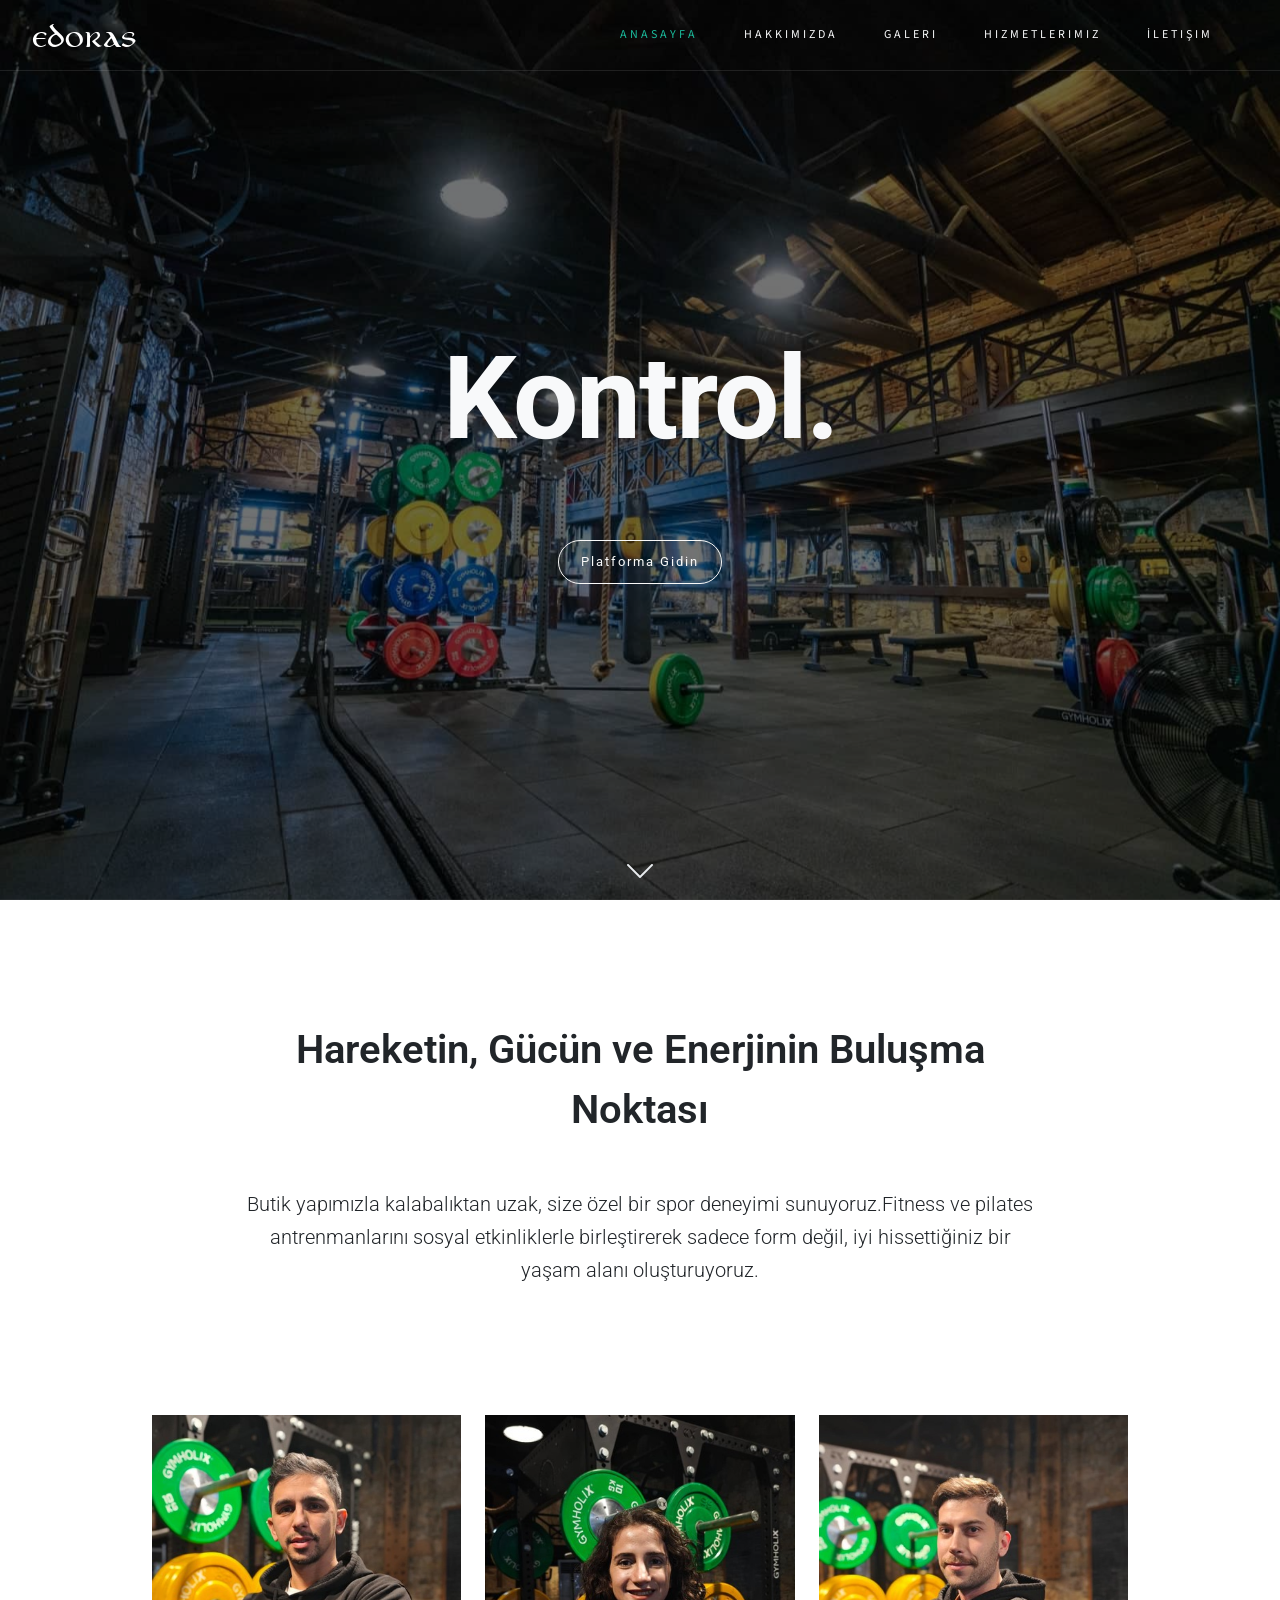
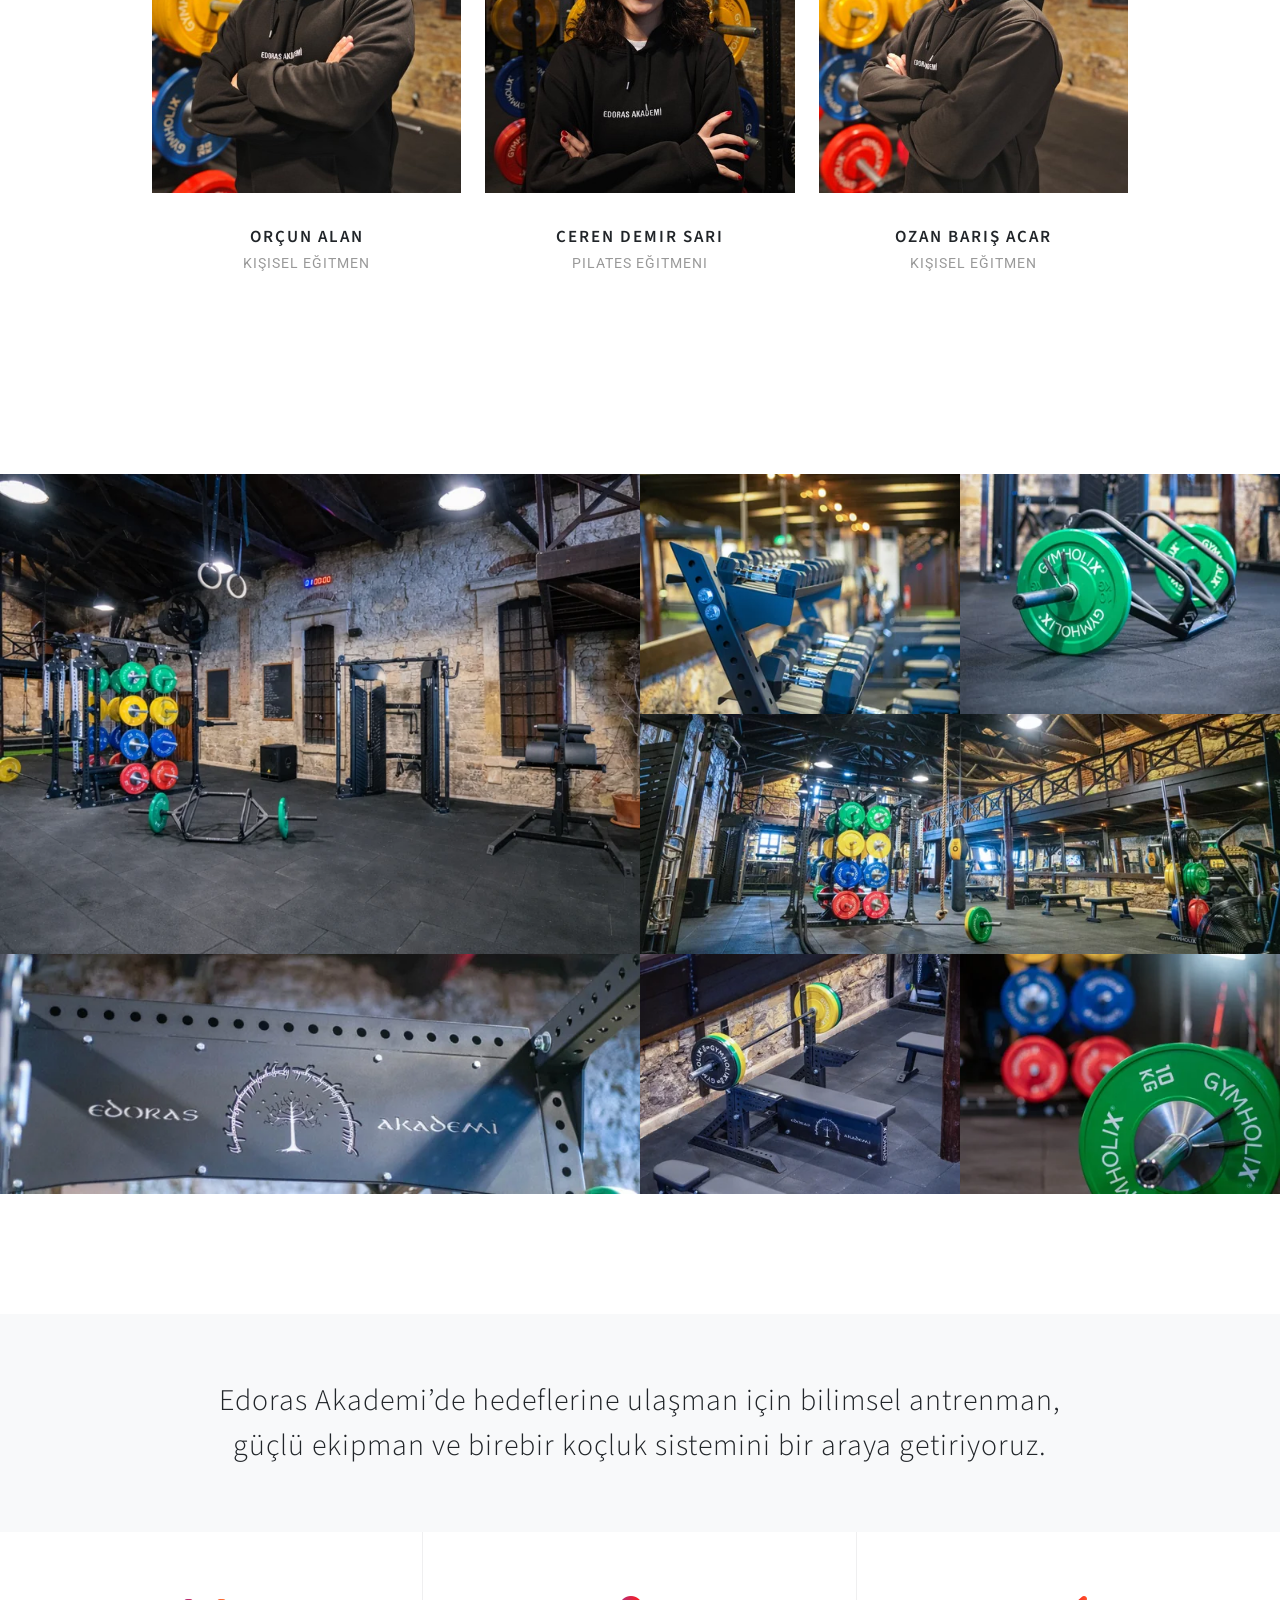
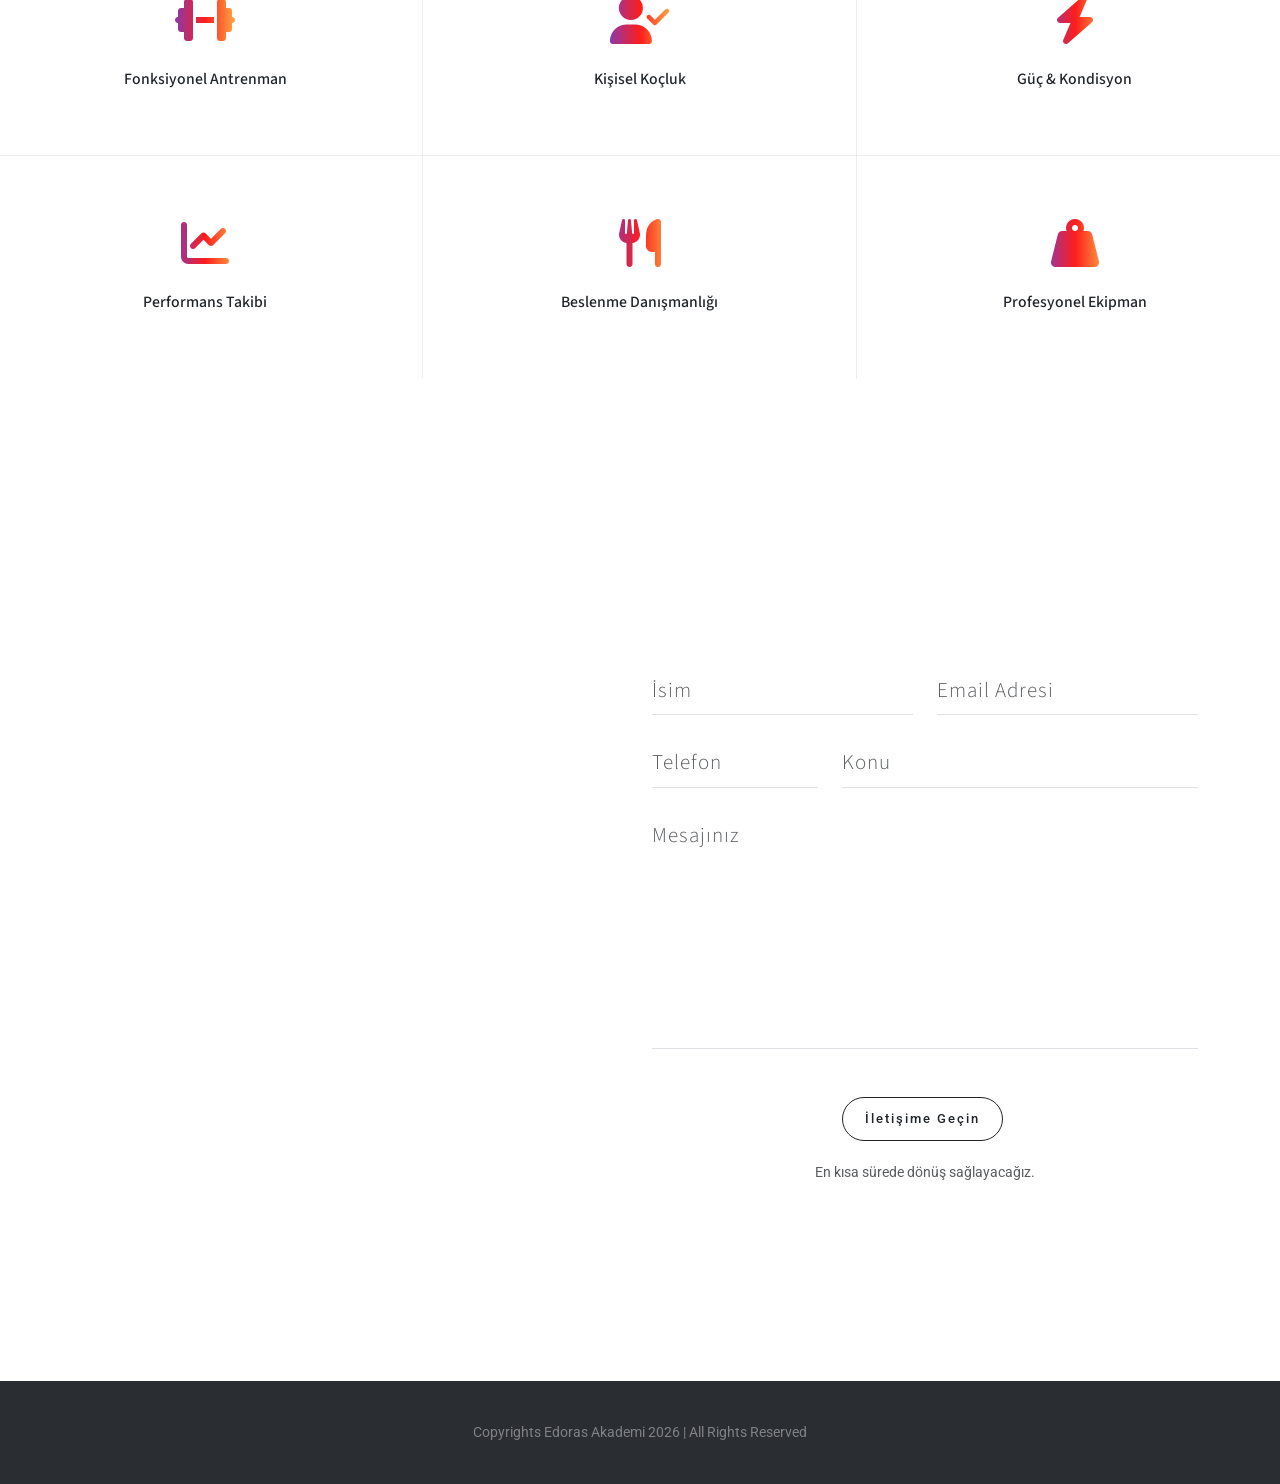
==== index.html @ dd656f0a "site dosyaları yükleme" ====
<!DOCTYPE html>
<html dir="ltr" lang="en-US">
<head>

	<meta http-equiv="content-type" content="text/html; charset=utf-8">
	<meta http-equiv="x-ua-compatible" content="IE=edge">
	<meta name="author" content="Edoras Akademi">
	<meta name="description" content="Hareketin, Gücün ve Enerjinin Buluşma Noktası">
	<!-- Favicon -->
	<link rel="icon" type="image/png" sizes="16x16" href="/images/edoras_favicon.png">


	<!-- Font Imports -->
	<link rel="preconnect" href="https://fonts.googleapis.com">
	<link rel="preconnect" href="https://fonts.gstatic.com" crossorigin>
	<link href="https://fonts.googleapis.com/css2?family=Roboto:wght@300;400;500;700&family=Source+Sans+Pro:wght@300;400;600;700&display=swap" rel="stylesheet">

	<!-- Core Style -->
	<link rel="stylesheet" href="css/style.css">

	<!-- Font Icons -->
	<link rel="stylesheet" href="css/font-icons.css">
	<link rel="stylesheet" href="css/et-line.css">
	<link rel="stylesheet" href="https://cdn.jsdelivr.net/npm/bootstrap-icons@1.11.3/font/bootstrap-icons.min.css">


	<!-- Font Awesome (GERÇEK GYM ICONLARI) -->
	<link rel="stylesheet" href="https://cdnjs.cloudflare.com/ajax/libs/font-awesome/6.5.0/css/all.min.css">

	<!-- One Page Module Specific Stylesheet -->
	<link rel="stylesheet" href="css/onepage.css">

	<!-- Custom CSS -->
	<link rel="stylesheet" href="css/custom.css">
	<meta name="viewport" content="width=device-width, initial-scale=1">

	<title>Edoras Akademi</title>

</head>

<body class="stretched side-push-panel">

	<div id="wrapper">

		<header id="header" class="full-header transparent-header border-full-header dark header-size-custom" data-sticky-shrink="false" data-sticky-class="not-dark" data-sticky-offset="full" data-sticky-offset-negative="auto">
			<div id="header-wrap">
				<div class="container">
					<div class="header-row">

						<div id="logo">
							<a href="index.html">
								<img class="logo-default" srcset="images/edoras.png, images/edoras@2x.png 2x" src="images/edoras@2x.png" alt="Canvas Logo">
								<img class="logo-dark" srcset="images/edoras-dark.png, images/edoras-dark@2x.png 2x" src="images/edoras-dark@2x.png" alt="Canvas Logo">
							</a>
						</div>

						<div class="header-misc"></div>

						<div class="primary-menu-trigger">
							<button class="cnvs-hamburger" type="button" title="Open Mobile Menu">
								<span class="cnvs-hamburger-box"><span class="cnvs-hamburger-inner"></span></span>
							</button>
						</div>

						<nav class="primary-menu">
							<ul class="one-page-menu menu-container" data-easing="easeInOutExpo" data-speed="1250" data-offset="65">
								<li class="menu-item">
									<a href="#" class="menu-link" data-href="#wrapper"><div>Anasayfa</div></a>
								</li>
								<li class="menu-item">
									<a href="#hakkimizda" class="menu-link" data-href="#hakkimizda"><div>Hakkımızda</div></a>

								</li>
								<li class="menu-item">
									<a href="#galeri" class="menu-link" data-href="#galeri"><div>Galeri</div></a>

								</li>
								<li class="menu-item">
									<a href="#hizmetlerimiz" class="menu-link" data-href="#hizmetlerimiz"><div>Hizmetlerimiz</div></a>

								</li>
								<li class="menu-item">
									<a href="#iletisim" class="menu-link" data-href="#iletisim"><div>İletişim</div></a>

								</li>
							</ul>
						</nav>

					</div>
				</div>
			</div>
			<div class="header-wrap-clone"></div>
		</header>

		<section id="slider" class="slider-element slider-parallax dark min-vh-100 include-header">

			<div class="slider-inner" style="background-image: url('images/slider/main_salon.jpg'); background-size: cover; background-position: center center;">

				<div class="vertical-middle slider-element-fade">
					<div class="container text-center py-5">
						<div class="emphasis-title">
							<h1>
								<span class="text-rotater nocolor" data-separator="|" data-rotate="fadeIn" data-speed="2000">
									<span class="t-rotate fw-bold font-body opm-large-word">Performans.|Kontrol.|Hareket.|Ritim.|Denge.</span>
								</span>
							</h1>
						</div>
						    <a href="https://kocluk.edorasakademi.com"
                            class="button button-border button-light button-circle"
                            target="_blank" rel="noopener">
                            Platforma Gidin
                            </a>
			    </div>
				</div>

				<div class="video-wrap">
					<div class="video-overlay" style="background-color: rgba(0,0,0,0.55);"></div>
				</div>

				<a href="#" data-scrollto="#hakkimizda" data-easing="easeInOutExpo" data-speed="1250" data-offset="65" class="one-page-arrow dark"><i class="bi-chevron-down infinite animated fadeInDown"></i>

</a>

			</div>
		</section>

		<section id="content">
			<div class="content-wrap py-0">

				<div id="hakkimizda" class="text-center page-section">
					<div class="container">

						<h2 class="mx-auto mb-5 font-body" style="max-width: 700px; font-size: 40px;">Hareketin, Gücün ve Enerjinin Buluşma Noktası</h2>

						<p class="lead mx-auto mb-5" style="max-width: 800px;">Butik yapımızla kalabalıktan uzak, size özel bir spor deneyimi sunuyoruz.Fitness ve pilates antrenmanlarını sosyal etkinliklerle birleştirerek sadece form değil, iyi hissettiğiniz bir yaşam alanı oluşturuyoruz.</p>

						<div class="clear"></div>

						<div class="row mt-6 mx-auto" style="max-width: 1000px;">

							<div class="col-md-4 mb-5">
								<div class="team">
									<div class="team-image">
										<img src="images/team/orcun_alan.jpg" alt="John Doe">
									</div>
									<div class="team-desc team-desc-bg">
										<div class="team-title"><h4>Orçun Alan</h4><span>Kişisel Eğitmen</span></div>
									</div>
								</div>
							</div>

							<div class="col-md-4 mb-5">
								<div class="team">
									<div class="team-image">
										<img src="images/team/ceren_demir.jpg" alt="Josh Clark">
									</div>
									<div class="team-desc team-desc-bg">
										<div class="team-title"><h4>Ceren Demir Sarı</h4><span>Pilates Eğitmeni</span></div>
									</div>
								</div>
							</div>

							<div class="col-md-4 mb-5">
								<div class="team">
									<div class="team-image">
										<img src="images/team/ozan_acar.jpg" alt="Mary Jane">
									</div>
									<div class="team-desc team-desc-bg">
										<div class="team-title"><h4>Ozan Barış Acar</h4><span>Kişisel Eğitmen</span></div>
									</div>
								</div>
							</div>

						</div>

					</div>
				</div>

				<div id="galeri" class="page-section pt-0">

					<div class="portfolio grid-container row g-0">

						<article class="portfolio-item col-lg-6 col-md-4 col-sm-6 col-12 wide">
							<div class="grid-inner">
								<div class="portfolio-image">
									<img src="images/salon/salon_1.webp">
								</div>
							</div>
						</article>

						<article class="portfolio-item col-lg-3 col-md-4 col-sm-6 col-12">
							<div class="grid-inner">
								<div class="portfolio-image">
									<img src="images/salon/salon_2.webp">
								</div>
							</div>
						</article>

						<article class="portfolio-item col-lg-3 col-md-4 col-sm-6 col-12">
							<div class="grid-inner">
								<div class="portfolio-image">
									<img src="images/salon/salon_3.webp">
								</div>
							</div>
						</article>

						<article class="portfolio-item col-lg-6 col-md-4 col-sm-6 col-12 wide">
							<div class="grid-inner">
								<div class="portfolio-image">
									<img src="images/salon/salon_4.webp">
								</div>
							</div>
						</article>

						<article class="portfolio-item col-lg-6 col-md-4 col-sm-6 col-12 wide">
							<div class="grid-inner">
								<div class="portfolio-image">
									<img src="images/salon/salon_5.webp">
								</div>
							</div>
						</article>

						<article class="portfolio-item col-lg-3 col-md-4 col-sm-6 col-12">
							<div class="grid-inner">
								<div class="portfolio-image">
									<img src="images/salon/salon_6.webp">
								</div>
							</div>
						</article>

						<article class="portfolio-item col-lg-3 col-md-4 col-sm-6 col-12">
							<div class="grid-inner">
								<div class="portfolio-image">
									<img src="images/salon/salon_7.webp">
								</div>
							</div>
						</article>

					</div>

				</div>

				<div id="hizmetlerimiz" class="page-section pt-0">

					<div class="section m-0">
						<div class="container">
							<div class="mx-auto text-center" style="max-width: 900px;">
								<h2 class="mb-0 fw-light ls-1">
									Edoras Akademi’de hedeflerine ulaşman için bilimsel antrenman, güçlü ekipman
									ve birebir koçluk sistemini bir araya getiriyoruz.
								</h2>
							</div>
						</div>
					</div>

					<div class="row align-items-stretch">
						<div class="col-lg-12">
							<div class="row align-items-stretch grid-border">

								<div class="col-lg-4 col-md-6 col-padding">
									<div class="feature-box fbox-center fbox-dark fbox-plain">
										<div class="fbox-icon">
											<i class="fa-solid fa-dumbbell op-gradient-icon"></i>
										</div>
										<div class="fbox-content fbox-content-sm">
											<h3>Fonksiyonel Antrenman</h3>
										</div>
									</div>
								</div>

								<div class="col-lg-4 col-md-6 col-padding">
									<div class="feature-box fbox-center fbox-dark fbox-plain">
										<div class="fbox-icon">
											<i class="fa-solid fa-user-check op-gradient-icon"></i>
										</div>
										<div class="fbox-content fbox-content-sm">
											<h3>Kişisel Koçluk</h3>
										</div>
									</div>
								</div>

								<div class="col-lg-4 col-md-6 col-padding">
									<div class="feature-box fbox-center fbox-dark fbox-plain">
										<div class="fbox-icon">
											<i class="fa-solid fa-bolt op-gradient-icon"></i>
										</div>
										<div class="fbox-content fbox-content-sm">
											<h3>Güç & Kondisyon</h3>
										</div>
									</div>
								</div>

								<div class="col-lg-4 col-md-6 col-padding">
									<div class="feature-box fbox-center fbox-dark fbox-plain">
										<div class="fbox-icon">
											<i class="fa-solid fa-chart-line op-gradient-icon"></i>
										</div>
										<div class="fbox-content fbox-content-sm">
											<h3>Performans Takibi</h3>
										</div>
									</div>
								</div>

								<div class="col-lg-4 col-md-6 col-padding">
									<div class="feature-box fbox-center fbox-dark fbox-plain">
										<div class="fbox-icon">
											<i class="fa-solid fa-utensils op-gradient-icon"></i>
										</div>
										<div class="fbox-content fbox-content-sm">
											<h3>Beslenme Danışmanlığı</h3>
										</div>
									</div>
								</div>

								<div class="col-lg-4 col-md-6 col-padding">
									<div class="feature-box fbox-center fbox-dark fbox-plain">
										<div class="fbox-icon">
											<i class="fa-solid fa-weight-hanging op-gradient-icon"></i>
										</div>
										<div class="fbox-content fbox-content-sm">
											<h3>Profesyonel Ekipman</h3>
										</div>
									</div>
								</div>

							</div>
						</div>

					</div>
				</div>
				<div id="iletisim" class="page-section">
					<div class="container my-5">
						<div class="row g-4 align-items-stretch">

							<!-- Harita -->
							<div class="col-lg-6">
								<div class="h-100" style="min-height: 520px; border-radius: 12px; overflow: hidden;">
									<iframe
										src="https://www.google.com/maps/embed?pb=!1m18!1m12!1m3!1d12317.813015142652!2d26.92636675!3d39.481678800000005!2m3!1f0!2f0!3f0!3m2!1i1024!2i768!4f13.1!3m3!1m2!1s0x14b0bb50806de2ad%3A0xf748cc3edc77f909!2sEdoras%20Akademi!5e0!3m2!1str!2str!4v1768423630849!5m2!1str!2str"
										width="100%"
										height="100%"
										style="border:0; min-height: 520px;"
										allowfullscreen
										loading="lazy"
										referrerpolicy="no-referrer-when-downgrade">
									</iframe>
								</div>
							</div>

							<!-- Form -->
							<div class="col-lg-6">
								<div class="h-100">
									<div class="form-widget">

										<div class="form-result"></div>

										<form class="row mb-0" id="template-contactform" name="template-contactform" action="include/form.php" method="post">

											<div class="form-process">
												<div class="css3-spinner">
													<div class="css3-spinner-scale-ripple">
														<div></div><div></div><div></div>
													</div>
												</div>
											</div>

											<div class="col-md-6 mb-4">
												<input type="text" id="template-contactform-name" name="template-contactform-name" value="" class="form-control border-form-control required" placeholder="İsim">
											</div>
											<div class="col-md-6 mb-4">
												<input type="email" id="template-contactform-email" name="template-contactform-email" value="" class="required email form-control border-form-control" placeholder="Email Adresi">
											</div>

											<div class="w-100"></div>

											<div class="col-md-4 mb-4">
												<input type="text" id="template-contactform-phone" name="template-contactform-phone" value="" class="form-control border-form-control" placeholder="Telefon">
											</div>

											<div class="col-md-8 mb-4">
												<input type="text" id="template-contactform-subject" name="subject" value="" class="required form-control border-form-control" placeholder="Konu">
											</div>

											<div class="w-100"></div>

											<div class="col-12 mb-4">
												<textarea class="required form-control border-form-control" id="template-contactform-message" name="template-contactform-message" rows="7" cols="30" placeholder="Mesajınız"></textarea>
											</div>

											<div class="col-12 text-center mb-4">
												<button class="button button-border button-circle fw-medium ms-0 mt-4" type="submit" id="template-contactform-submit" name="template-contactform-submit" value="submit">İletişime Geçin</button>
												<br>
												<small class="d-block mt-3 text-muted">En kısa sürede dönüş sağlayacağız.</small>
											</div>

											<div class="w-100"></div>

											<div class="col-12 d-none">
												<input type="text" id="template-contactform-botcheck" name="template-contactform-botcheck" value="" class="form-control">
											</div>

											<input type="hidden" name="prefix" value="template-contactform-">

										</form>

									</div>
								</div>
							</div>

						</div>
					</div>
				</div>
			</div>
		</section>

		<footer id="footer" class="dark border-0">
			<div id="copyrights">
				<div class="container text-center">
					Copyrights Edoras Akademi 2026 | All Rights Reserved
				</div>
			</div>
		</footer>

	</div>

	<div id="gotoTop" class="uil uil-angle-up"></div>

	<script src="js/plugins.min.js"></script>
	<script src="js/functions.bundle.js"></script>

</body>
</html>
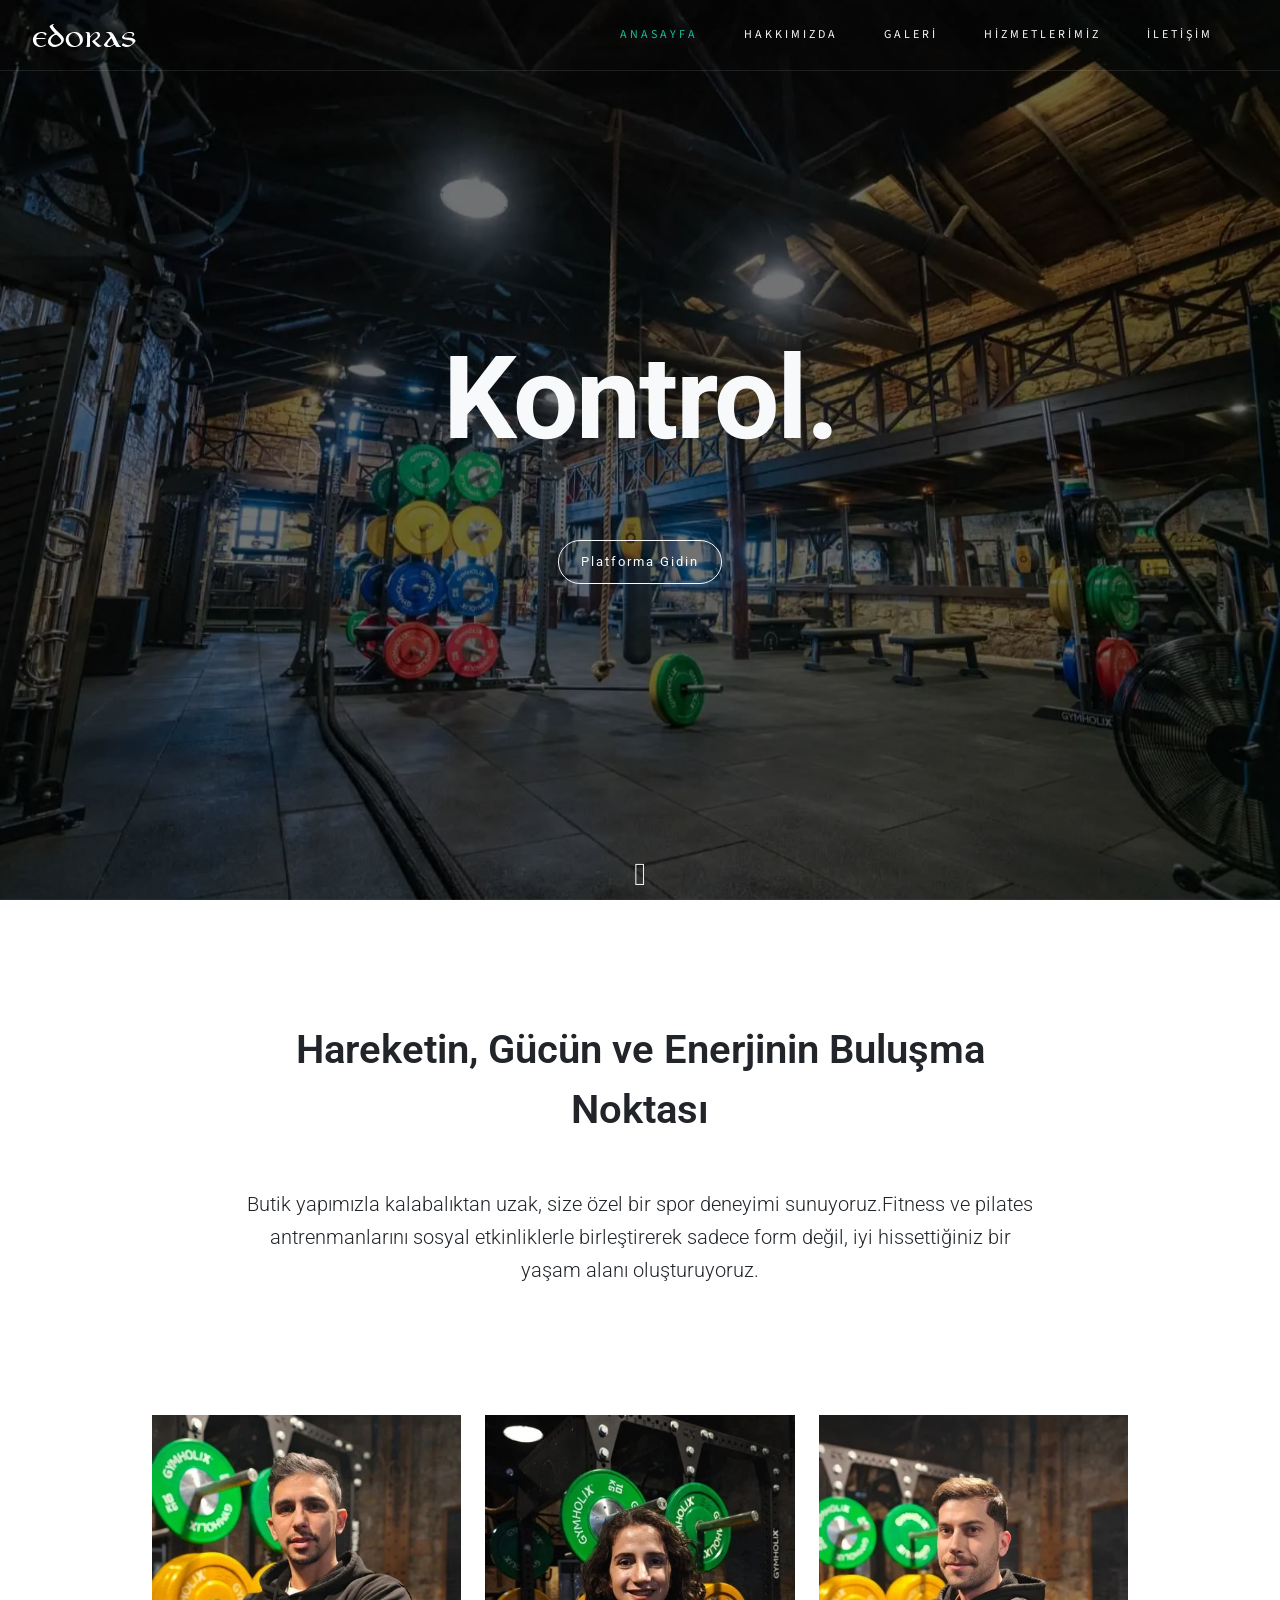
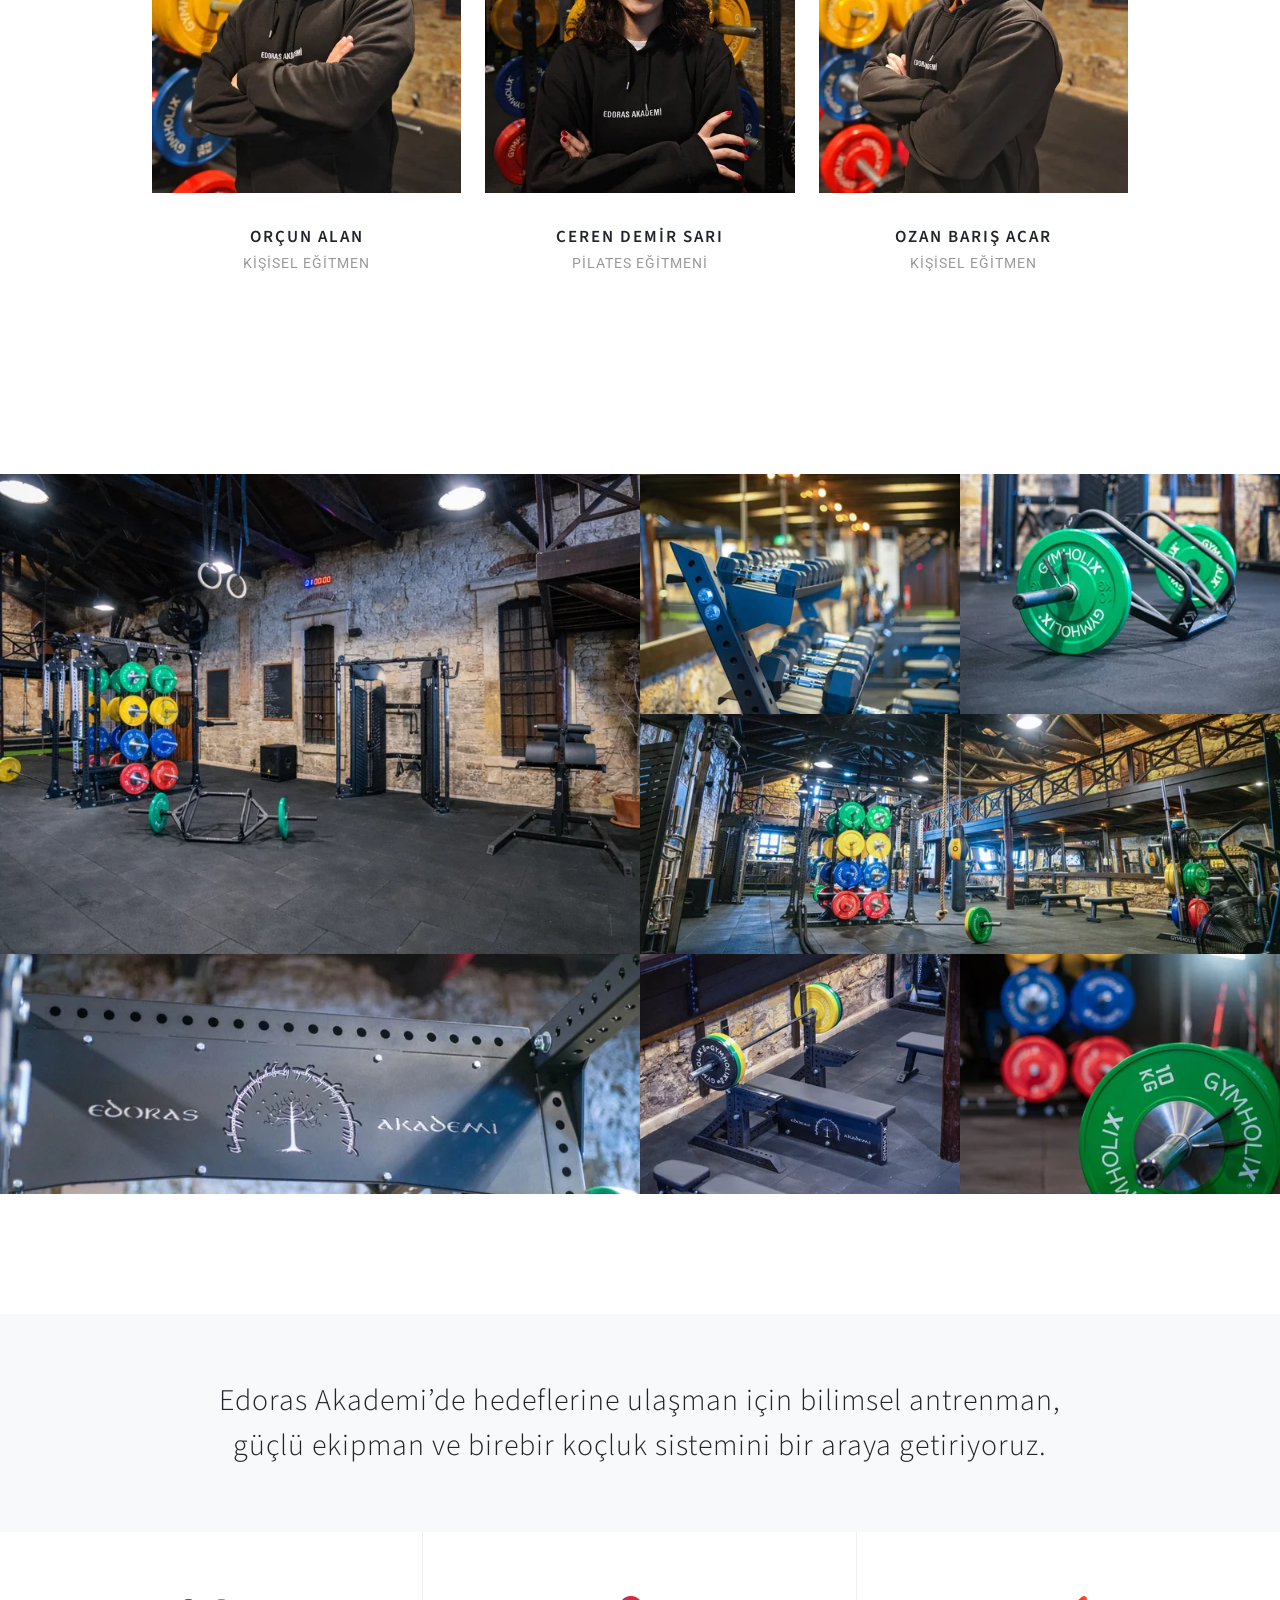
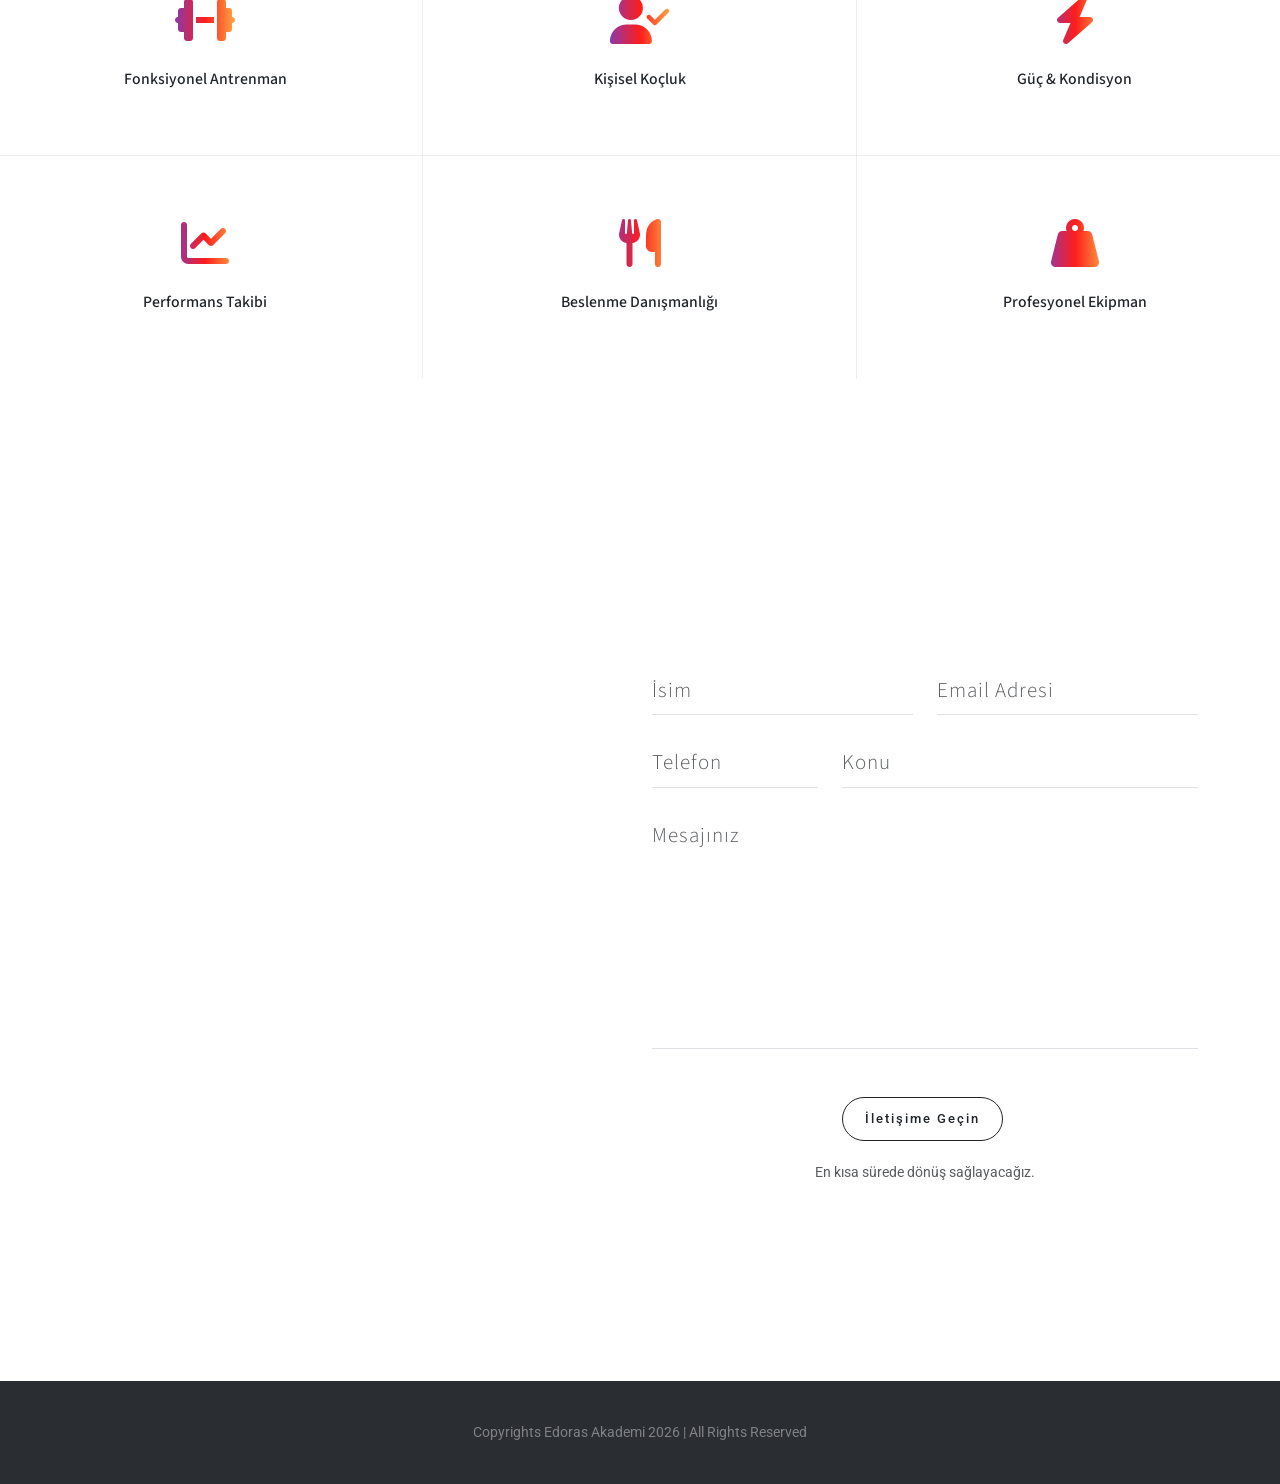
==== commit 3307fbbc: "perf: template temizliği, görsel optimizasyon ve CDN duplikasyonunu gider Kapsamlı bakım: kullanılma" ====
--- a/index.html
+++ b/index.html
@@ -1,14 +1,20 @@
 <!DOCTYPE html>
-<html dir="ltr" lang="en-US">
+<html dir="ltr" lang="tr">
 <head>
 
-	<meta http-equiv="content-type" content="text/html; charset=utf-8">
+	<meta charset="utf-8">
 	<meta http-equiv="x-ua-compatible" content="IE=edge">
+	<meta name="viewport" content="width=device-width, initial-scale=1">
 	<meta name="author" content="Edoras Akademi">
 	<meta name="description" content="Hareketin, Gücün ve Enerjinin Buluşma Noktası">
+
+	<title>Edoras Akademi</title>
+
 	<!-- Favicon -->
 	<link rel="icon" type="image/png" sizes="16x16" href="/images/edoras_favicon.png">
 
+	<!-- Preload hero image -->
+	<link rel="preload" as="image" href="images/slider/main_salon.webp">
 
 	<!-- Font Imports -->
 	<link rel="preconnect" href="https://fonts.googleapis.com">
@@ -18,23 +24,15 @@
 	<!-- Core Style -->
 	<link rel="stylesheet" href="css/style.css">
 
-	<!-- Font Icons -->
+	<!-- Font Icons (Font Awesome, Bootstrap Icons, Unicons — served locally) -->
 	<link rel="stylesheet" href="css/font-icons.css">
 	<link rel="stylesheet" href="css/et-line.css">
-	<link rel="stylesheet" href="https://cdn.jsdelivr.net/npm/bootstrap-icons@1.11.3/font/bootstrap-icons.min.css">
-
-
-	<!-- Font Awesome (GERÇEK GYM ICONLARI) -->
-	<link rel="stylesheet" href="https://cdnjs.cloudflare.com/ajax/libs/font-awesome/6.5.0/css/all.min.css">
 
 	<!-- One Page Module Specific Stylesheet -->
 	<link rel="stylesheet" href="css/onepage.css">
 
 	<!-- Custom CSS -->
 	<link rel="stylesheet" href="css/custom.css">
-	<meta name="viewport" content="width=device-width, initial-scale=1">
-
-	<title>Edoras Akademi</title>
 
 </head>
 
@@ -94,7 +92,7 @@
 
 		<section id="slider" class="slider-element slider-parallax dark min-vh-100 include-header">
 
-			<div class="slider-inner" style="background-image: url('images/slider/main_salon.jpg'); background-size: cover; background-position: center center;">
+			<div class="slider-inner" style="background-image: url('images/slider/main_salon.webp'); background-size: cover; background-position: center center;">
 
 				<div class="vertical-middle slider-element-fade">
 					<div class="container text-center py-5">
@@ -141,7 +139,7 @@
 							<div class="col-md-4 mb-5">
 								<div class="team">
 									<div class="team-image">
-										<img src="images/team/orcun_alan.jpg" alt="John Doe">
+										<img src="images/team/orcun_alan.webp" alt="Orçun Alan" loading="lazy">
 									</div>
 									<div class="team-desc team-desc-bg">
 										<div class="team-title"><h4>Orçun Alan</h4><span>Kişisel Eğitmen</span></div>
@@ -152,7 +150,7 @@
 							<div class="col-md-4 mb-5">
 								<div class="team">
 									<div class="team-image">
-										<img src="images/team/ceren_demir.jpg" alt="Josh Clark">
+										<img src="images/team/ceren_demir.webp" alt="Ceren Demir Sarı" loading="lazy">
 									</div>
 									<div class="team-desc team-desc-bg">
 										<div class="team-title"><h4>Ceren Demir Sarı</h4><span>Pilates Eğitmeni</span></div>
@@ -163,7 +161,7 @@
 							<div class="col-md-4 mb-5">
 								<div class="team">
 									<div class="team-image">
-										<img src="images/team/ozan_acar.jpg" alt="Mary Jane">
+										<img src="images/team/ozan_acar.webp" alt="Ozan Barış Acar" loading="lazy">
 									</div>
 									<div class="team-desc team-desc-bg">
 										<div class="team-title"><h4>Ozan Barış Acar</h4><span>Kişisel Eğitmen</span></div>
@@ -183,7 +181,7 @@
 						<article class="portfolio-item col-lg-6 col-md-4 col-sm-6 col-12 wide">
 							<div class="grid-inner">
 								<div class="portfolio-image">
-									<img src="images/salon/salon_1.webp">
+									<img src="images/salon/salon_1.webp" alt="Edoras Akademi Salon" loading="lazy">
 								</div>
 							</div>
 						</article>
@@ -191,7 +189,7 @@
 						<article class="portfolio-item col-lg-3 col-md-4 col-sm-6 col-12">
 							<div class="grid-inner">
 								<div class="portfolio-image">
-									<img src="images/salon/salon_2.webp">
+									<img src="images/salon/salon_2.webp" alt="Edoras Akademi Salon" loading="lazy">
 								</div>
 							</div>
 						</article>
@@ -199,7 +197,7 @@
 						<article class="portfolio-item col-lg-3 col-md-4 col-sm-6 col-12">
 							<div class="grid-inner">
 								<div class="portfolio-image">
-									<img src="images/salon/salon_3.webp">
+									<img src="images/salon/salon_3.webp" alt="Edoras Akademi Salon" loading="lazy">
 								</div>
 							</div>
 						</article>
@@ -207,7 +205,7 @@
 						<article class="portfolio-item col-lg-6 col-md-4 col-sm-6 col-12 wide">
 							<div class="grid-inner">
 								<div class="portfolio-image">
-									<img src="images/salon/salon_4.webp">
+									<img src="images/salon/salon_4.webp" alt="Edoras Akademi Salon" loading="lazy">
 								</div>
 							</div>
 						</article>
@@ -215,7 +213,7 @@
 						<article class="portfolio-item col-lg-6 col-md-4 col-sm-6 col-12 wide">
 							<div class="grid-inner">
 								<div class="portfolio-image">
-									<img src="images/salon/salon_5.webp">
+									<img src="images/salon/salon_5.webp" alt="Edoras Akademi Salon" loading="lazy">
 								</div>
 							</div>
 						</article>
@@ -223,7 +221,7 @@
 						<article class="portfolio-item col-lg-3 col-md-4 col-sm-6 col-12">
 							<div class="grid-inner">
 								<div class="portfolio-image">
-									<img src="images/salon/salon_6.webp">
+									<img src="images/salon/salon_6.webp" alt="Edoras Akademi Salon" loading="lazy">
 								</div>
 							</div>
 						</article>
@@ -231,7 +229,7 @@
 						<article class="portfolio-item col-lg-3 col-md-4 col-sm-6 col-12">
 							<div class="grid-inner">
 								<div class="portfolio-image">
-									<img src="images/salon/salon_7.webp">
+									<img src="images/salon/salon_7.webp" alt="Edoras Akademi Salon" loading="lazy">
 								</div>
 							</div>
 						</article>
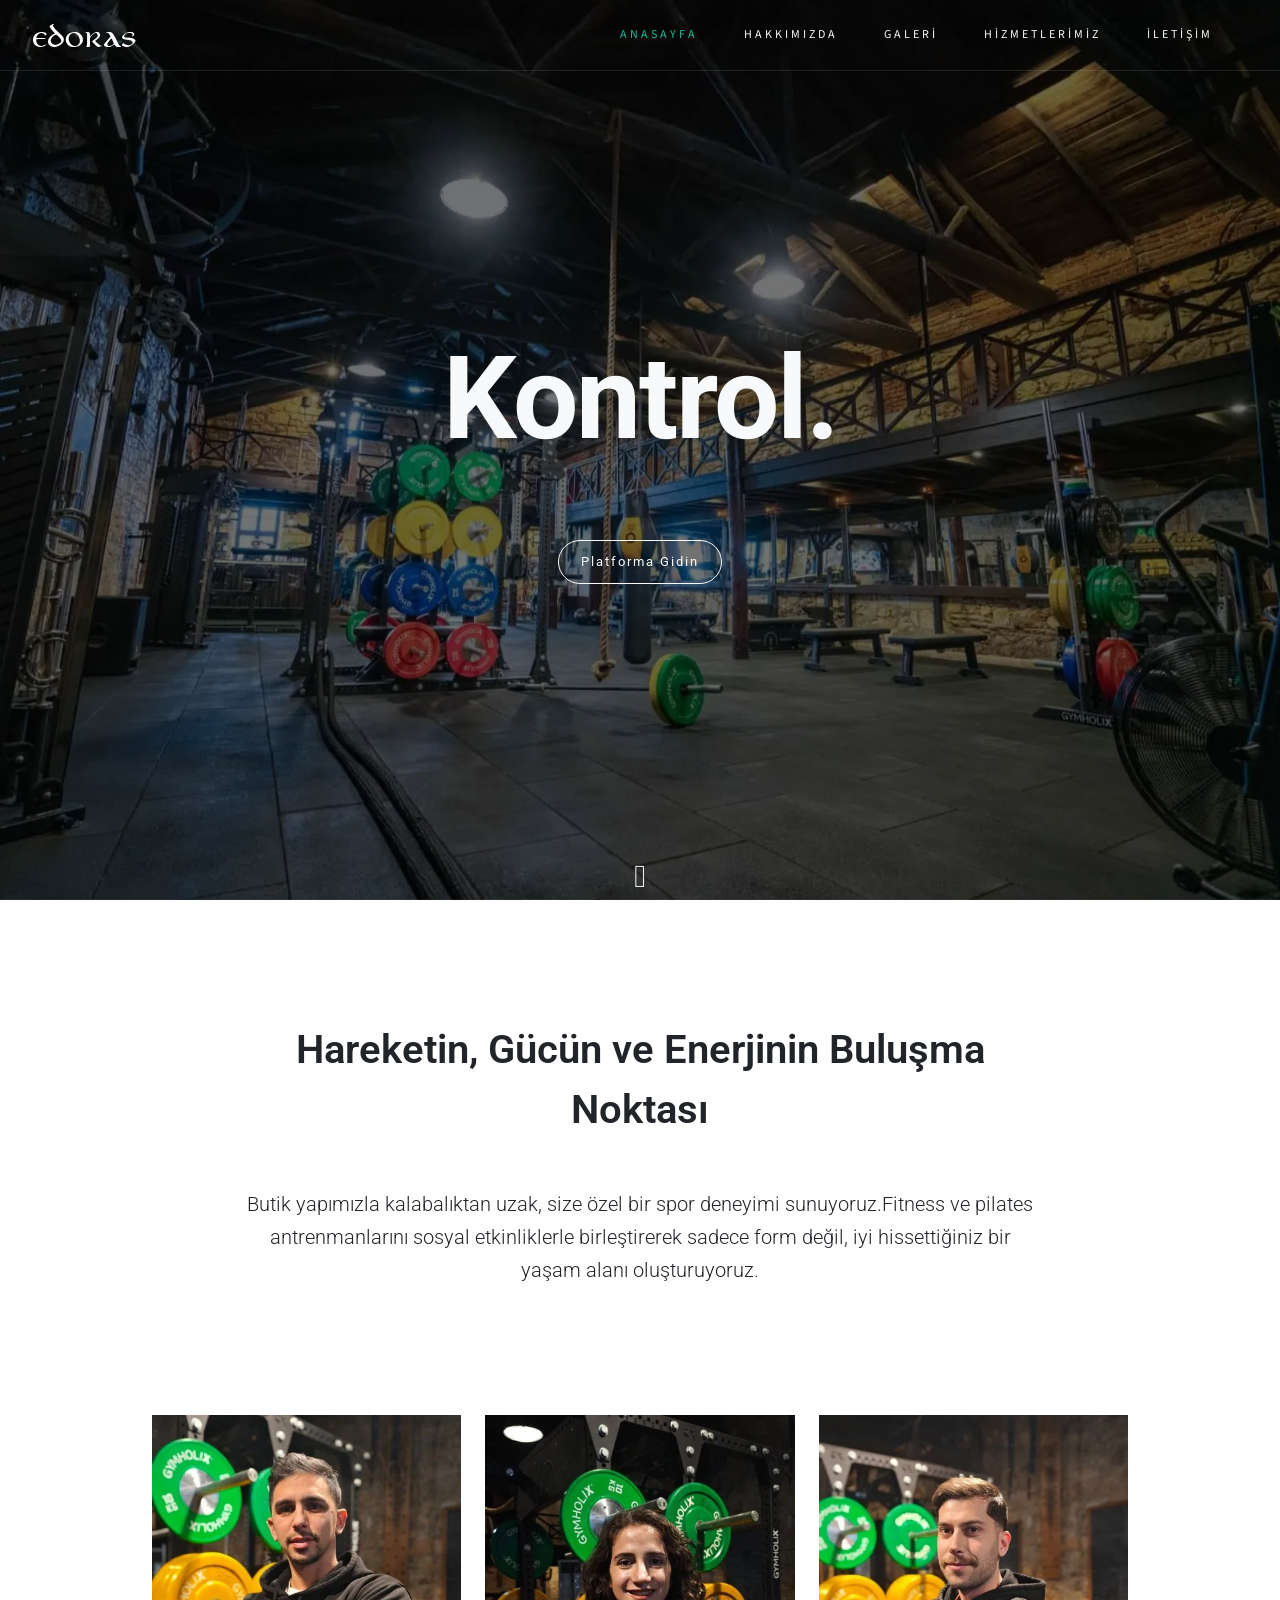
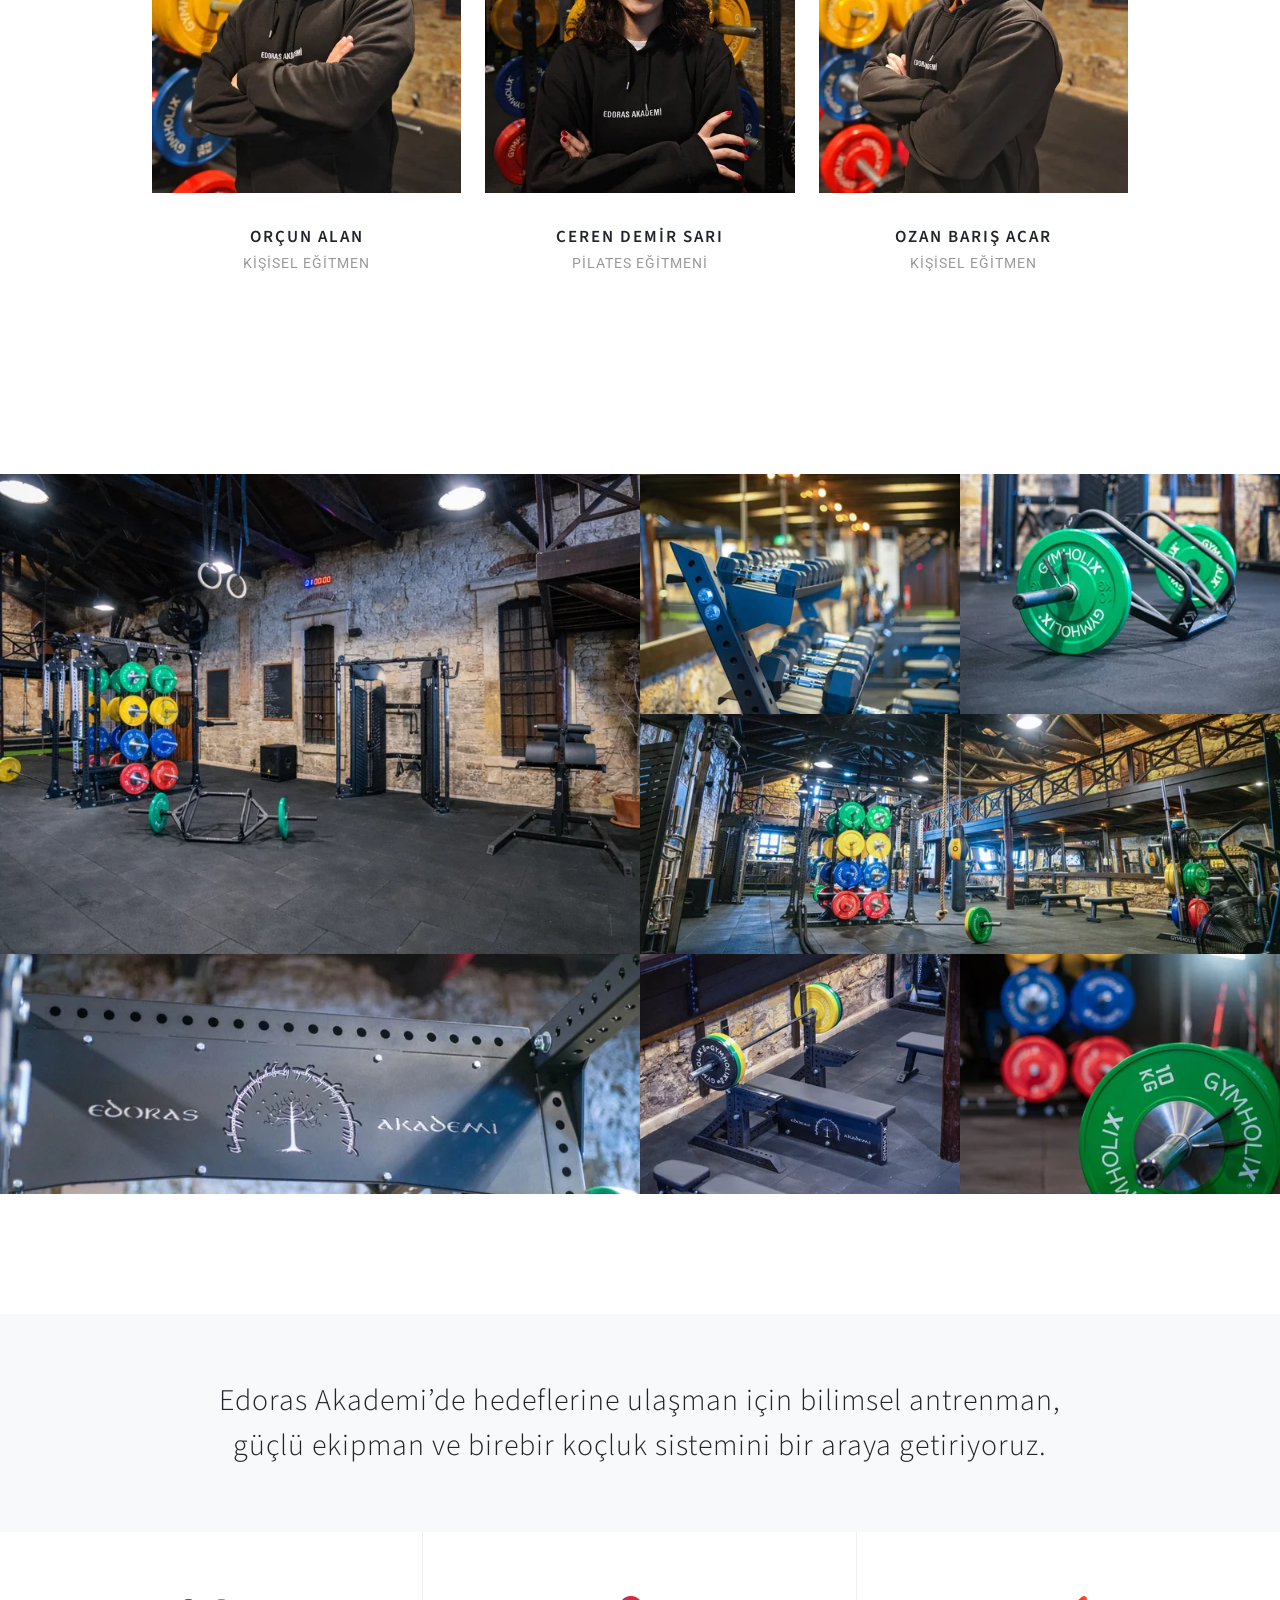
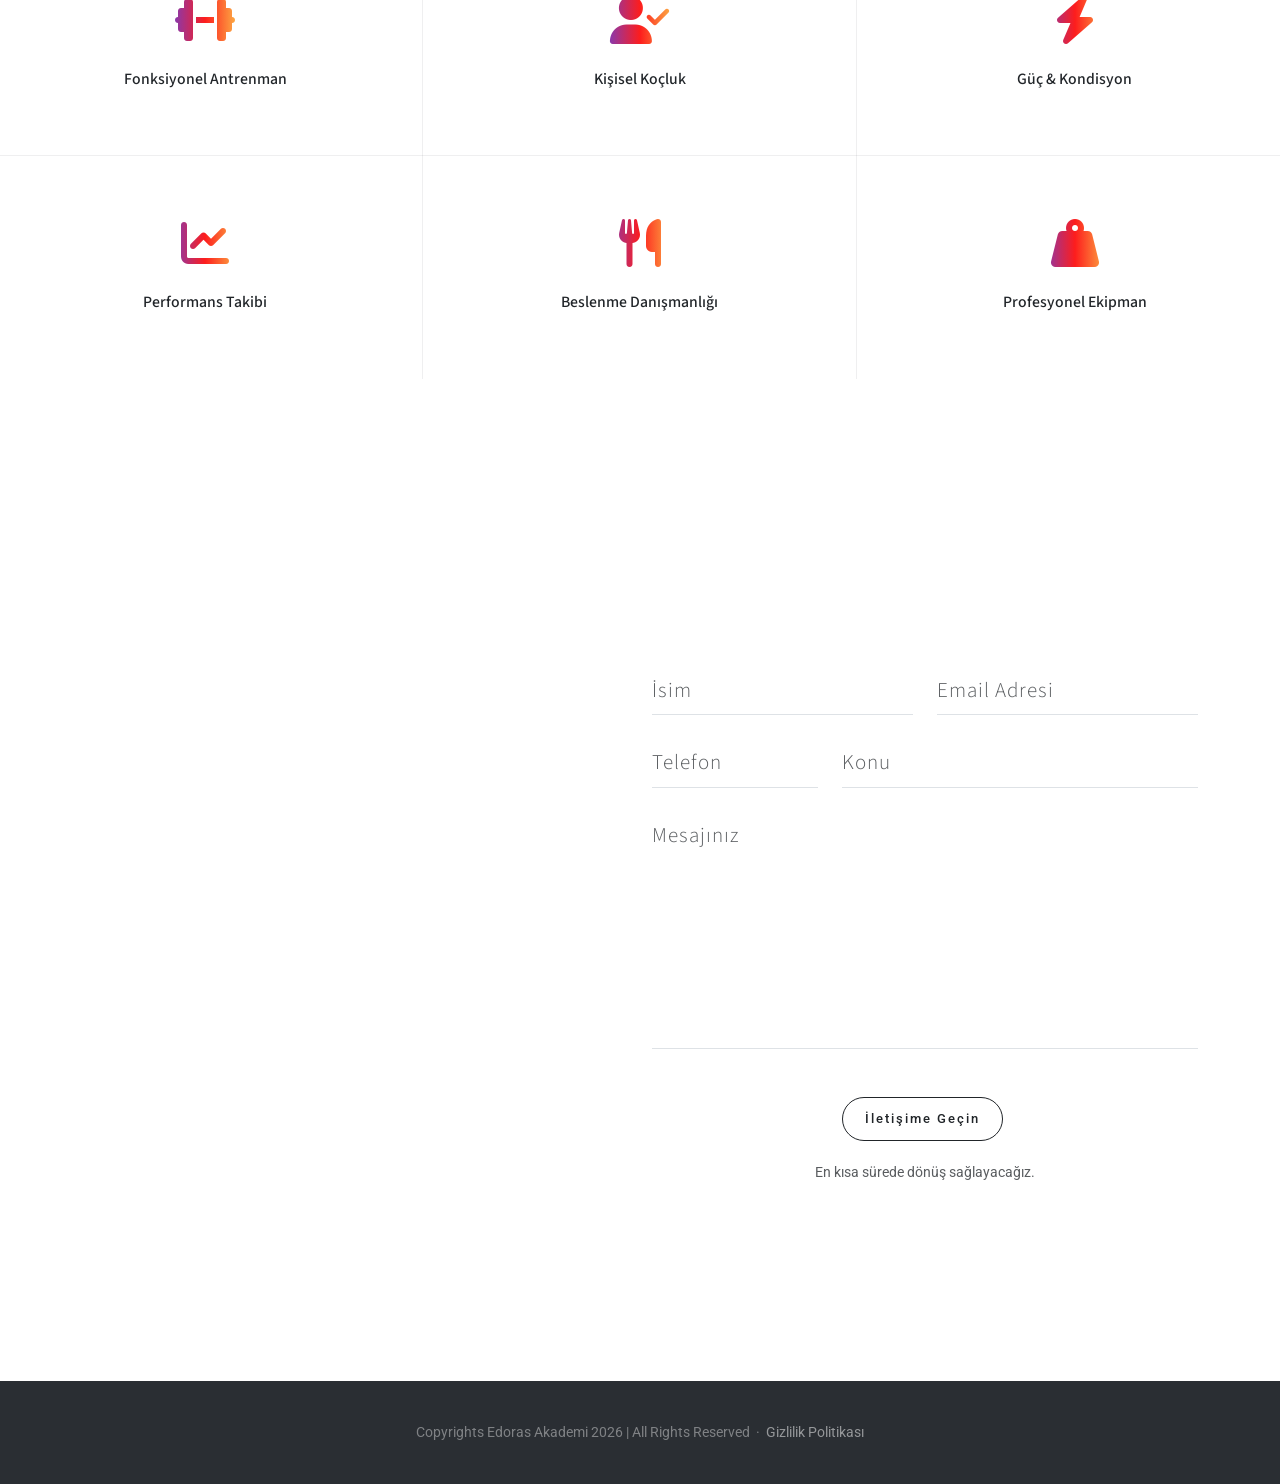
==== commit 635d4535: "feat: Gizlilik Politikası sayfası ekle ve footer linkini güncelle - privacy-policy.html oluşturuldu " ====
--- a/index.html
+++ b/index.html
@@ -414,7 +414,8 @@
 		<footer id="footer" class="dark border-0">
 			<div id="copyrights">
 				<div class="container text-center">
-					Copyrights Edoras Akademi 2026 | All Rights Reserved
+					Copyrights Edoras Akademi 2026 | All Rights Reserved &nbsp;·&nbsp;
+					<a href="privacy-policy.html" style="color:rgba(255,255,255,0.5); text-decoration:underline; text-underline-offset:3px;">Gizlilik Politikası</a>
 				</div>
 			</div>
 		</footer>
